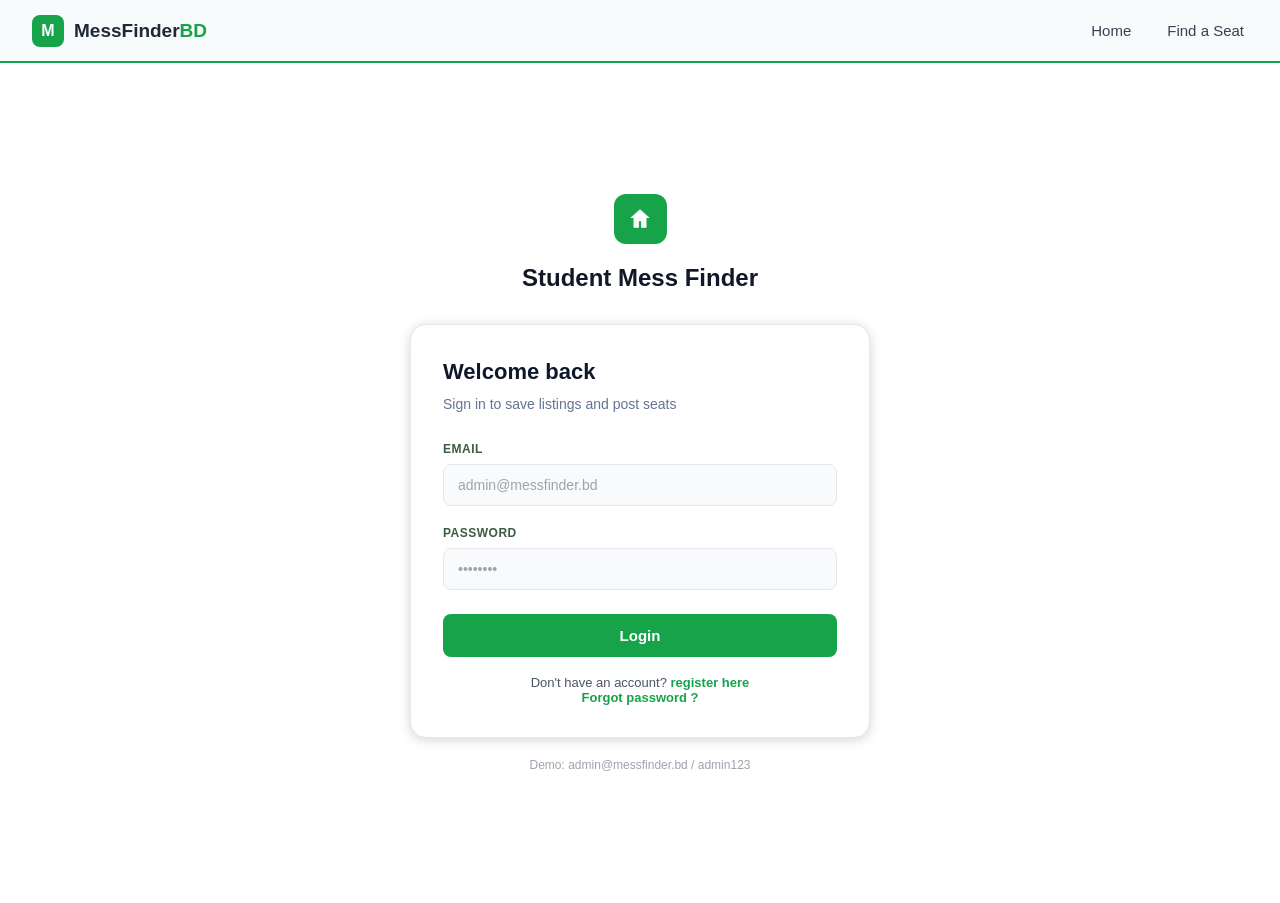
==== html_files/login.html @ 0d0cf384 "abar push korsi.." ====
<!DOCTYPE html>
<html lang="en">

<head>
    <meta charset="UTF-8">
    <meta name="viewport" content="width=device-width, initial-scale=1.0">
    <title>Login</title>
    <link rel="stylesheet" href="../css_files/nav.css">
    <link rel="stylesheet" href="../css_files/login.css">
</head>

<body>
    <nav class="navbar" style="background-color: #f0f7f78a;">
        <div class="brand">
            <div class="logo-icon">M</div>
            <div class="brand-name">MessFinder<span>BD</span></div>
        </div>

        <input type="checkbox" id="nav-toggle" class="nav-toggle" style="display:none;">
        <label for="nav-toggle" class="menu-toggle">
            <span></span>
            <span></span>
            <span></span>
        </label>

        <div class="nav-links">
            <a href="index.html">Home</a>
            <a href="#">Find a Seat</a>
        </div>

        <!-- <div class="nav-actions">
            <a href="login.html" class="login-link">Login</a>
            <a href="registration_form.html" class="register-btn">Register</a>
        </div> -->
    </nav>

    <!-- <section>
        <div class="st_icno">
            <span>M</span>
        </div>
        <h1 style="text-align: center; padding-left: 20px;">Student Mess Finder</h1>
    </section> -->

    <section>
        <div class="login-wrapper">
            <div class="login-page">
                <div class="home_logo-icon">
                    <svg viewBox="0 0 24 24" xmlns="http://www.w3.org/2000/svg">
                        <path d="M12 3l9 8h-3v9h-5v-6H11v6H6v-9H3z" />
                    </svg>
                </div>
                <h1 class="brand-title">Student Mess Finder</h1>

                <div class="login-card">
                    <h1 class="wel-note">Welcome back</h1>
                    <p class="wel-note-sub">Sign in to save listings and post seats</p>
                    <form>
                        <div class="form-group">
                            <label for="email">Email</label>
                            <input type="email" id="email" placeholder="admin@messfinder.bd" required>
                        </div>

                        <div class="form-group">
                            <label for="password">Password</label>
                            <input type="password" id="password" placeholder="••••••••" required>
                        </div>

                        <button type="submit" class="login-btn">Login</button>
                    </form>
                    <p class="form-footer">
                        
                        Don't have an account? <a href="registration_form.html">register here</a> <br>
                        <a href="/Mess_Finder_Project/html_files/badam.html">Forgot password ?</a>
                    </p>
                </div>

                <p class="demo-note">Demo: admin@messfinder.bd / admin123</p>
            </div>
        </div>
    </section>
</body>

</html>
---- css_files/nav.css ----
:root {
  --green: #16a34a;
  --green-dark: #128a3e;
  --text-dark: #1f2937;
  --text-muted: #374151;
  --border: #16a34a;
}

* {
  margin: 0;
  padding: 0;
  box-sizing: border-box;
}

body {
  font-family: 'Segoe UI', Arial, sans-serif;
}

.navbar {
  display: flex;
  align-items: center;
  justify-content: space-between;
  padding: 14px 32px;
  border-bottom: 2px solid var(--border);
  position: relative;
}

.brand {
  display: flex;
  align-items: center;
  gap: 10px;
}

.logo-icon {
  width: 32px;
  height: 32px;
  background: var(--green);
  border-radius: 8px;
  display: flex;
  align-items: center;
  justify-content: center;
  color: #fff;
  font-weight: 700;
  font-size: 16px;
  flex-shrink: 0;
}

.brand-name {
  font-size: 19px;
  font-weight: 700;
  color: var(--text-dark);
  white-space: nowrap;
}

.brand-name span {
  color: var(--green);
}

.nav-links {
  display: flex;
  align-items: center;
  gap: 28px;
}

.nav-links a {
  text-decoration: none;
  font-size: 15px;
  color: var(--text-muted);
  font-weight: 500;
}

.nav-links a.active {
  color: var(--green);
  background: #eafcf1;
  padding: 8px 14px;
  border-radius: 6px;
}

.nav-links a:not(.active) {
  padding: 8px 4px;
}

.nav-links a:not(.active):hover {
  color: var(--green);
  background: #eafcf1;
  padding: 8px 6px;
  border-radius: 6px;
}

.nav-actions {
  display: flex;
  align-items: center;
  gap: 20px;
}

.login-link {
  text-decoration: none;
  color: var(--text-dark);
  font-size: 15px;
  font-weight: 500;
}

.register-btn {
  background: var(--green);
  color: #fff;
  text-decoration: none;
  font-size: 15px;
  font-weight: 600;
  padding: 10px 20px;
  border-radius: 6px;
  border: none;
  cursor: pointer;
  transition: background 0.2s ease;
}

.register-btn:hover {
  background: var(--green-dark);
}

.register-btn:active {
  background: #e1f3e2;
  color: var(--green);
}

/* Hamburger, hidden on desktop */
.menu-toggle {
  display: none;
  flex-direction: column;
  justify-content: center;
  gap: 5px;
  background: none;
  border: none;
  cursor: pointer;
  padding: 6px;
}

.menu-toggle span {
  width: 24px;
  height: 2px;
  background: var(--text-dark);
  display: block;
}

/* ---------- Responsive: small screens ---------- */
@media (max-width: 768px) {
  .navbar {
    flex-wrap: wrap;
    padding: 12px 20px;
  }

  .menu-toggle {
    display: flex;
  }

  .nav-links,
  .nav-actions {
    display: none;
  }

  /* When menu is open (toggled via checkbox hack) */
  .nav-toggle:checked~.nav-links,
  .nav-toggle:checked~.nav-actions {
    display: flex;
  }

  .nav-links {
    order: 3;
    width: 100%;
    flex-direction: column;
    align-items: flex-start;
    gap: 4px;
    margin-top: 14px;
  }

  .nav-links a.active {
    width: 100%;
  }

  .nav-actions {
    order: 4;
    width: 100%;
    flex-direction: column;
    align-items: stretch;
    gap: 10px;
    margin-top: 12px;
  }

  .register-btn {
    text-align: center;
  }
}
---- css_files/login.css ----
/* .st_icno{
    background-color: oklch(62.7% 0.194 149.214);
    border-radius: .5rem;
    justify-content: center;
    align-items: center;
    width: 2.5rem;
    height: 2.5rem;
    display: flex;
    margin-left: 50%;
    margin-top: 5rem;
    margin-bottom: 12px;
}
.st_icno span{
    color: #fff;
    font-weight: 700;
    font-size: 1.4rem;
    line-height: calc(1.25 / 0.875);
    font-family: 'Outfit', sans-serif;

}
.st_icno h1{
    text-align: center;
} */
body {
  margin: 0;
}

.login-wrapper {
  display: flex;
  justify-content: center;
  align-items: center;
  min-height: calc(100vh - 60px);
  padding: 40px 16px;
}

.login-page {
  width: 100%;
  max-width: 460px;
  text-align: center;
}

.home_logo-icon {
  width: 53px;
  height: 50px;
  background: #16a34a;
  border-radius: 12px;
  display: flex;
  align-items: center;
  justify-content: center;
  margin: 0 auto 20px;
}

.home_logo-icon svg {
  width: 26px;
  height: 26px;
  fill: #fff;
  text-align: center;
}

.brand-title {
  font-size: 24px;
  font-weight: 700;
  color: #111827;
  margin-bottom: 32px;
  text-align: center;
}

.login-card {
  background: #fff;
  border: 1px solid #e5e7eb;
  border-radius: 16px;
  box-shadow: 0 2px 12px rgba(0, 0, 0, 0.17);
  padding: 32px;
  text-align: left;
}
.wel-note{
  color: oklch(20.8% 0.042 265.755);
  font-size: 22px;
  line-height: calc(2 / 1.5);
  font-family: 'Outfit', sans-serif;
  font-weight: 700;
  margin-bottom: 8px;
}
.wel-note-sub{
  font-family: 'Nunito', sans-serif;
  margin-bottom: 28px;
  color: oklch(55.4% 0.046 257.417);
  font-size:14px;
  line-height: calc(1.25 / 0.875);

}
/* ------------------ */

.form-group {
  margin-bottom: 20px;
}

label {
  display: block;
  font-size: 12px;
  font-weight: 700;
  letter-spacing: 0.5px;
  color: #3d5b41;
  text-transform: uppercase;
  margin-bottom: 8px;
}

input {
  width: 100%;
  padding: 12px 14px;
  font-size: 14px;
  background: #f9fafb;
  border: 1px solid #e5e7eb;
  border-radius: 8px;
  outline: none;
  color: #111827;
  transition: border-color 0.15s ease, box-shadow 0.15s ease;
}

input::placeholder {
  color: #9ca3af;
}

input:focus {
  border-color: #16a34a;
  background: #fff;
  box-shadow: 0 0 0 3px rgba(22, 163, 74, 0.15);
}

.login-btn {
  width: 100%;
  background: #16a34a;
  color: #fff;
  font-size: 15px;
  font-weight: 600;
  border: none;
  border-radius: 8px;
  padding: 13px;
  cursor: pointer;
  margin-top: 4px;
  transition: background 0.2s ease;
}

.form-footer {
  text-align: center;
  font-size: 13px;
  color: #4b5563;
  margin-top: 18px;
}

.form-footer a {
  color: #16a34a;
  font-weight: 600;
  text-decoration: none;
}

.form-footer a:hover {
  text-decoration: underline;
}

.login-btn:hover {
  background: #128a3e;
}

.demo-note {
  text-align: center;
  font-size: 12px;
  color: #9ca3af;
  margin-top: 20px;
}


@media (max-width: 480px) {
  .login-card {
    padding: 24px 20px;
    border-radius: 12px;
  }

  .brand-title {
    font-size: 20px;
  }

  .logo-icon {
    width: 48px;
    height: 48px;
  }
}
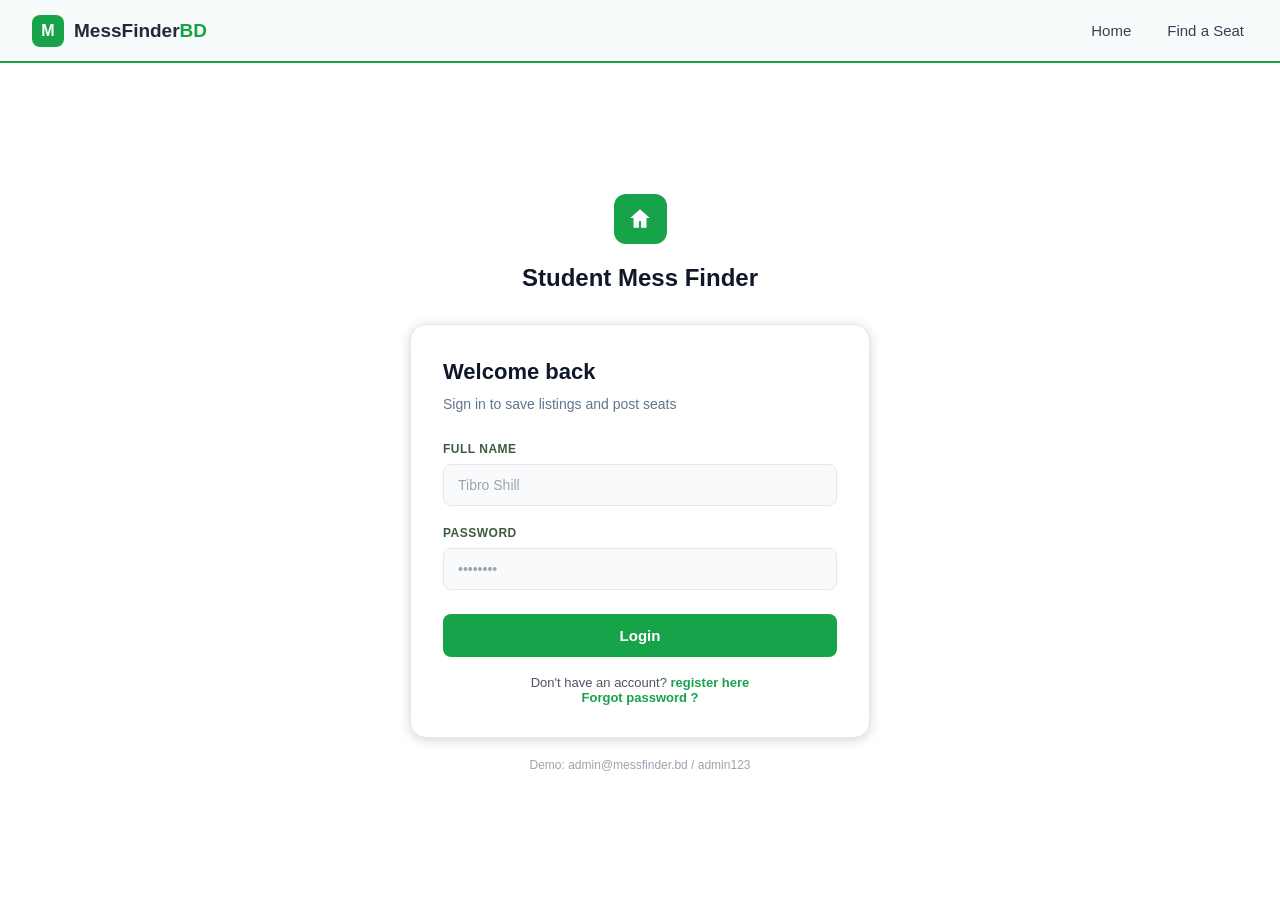
==== commit d5035549: "login-logout_system_is_created" ====
--- a/html_files/login.html
+++ b/html_files/login.html
@@ -54,19 +54,24 @@
                 <div class="login-card">
                     <h1 class="wel-note">Welcome back</h1>
                     <p class="wel-note-sub">Sign in to save listings and post seats</p>
-                    <form>
+
+                    <!-- eikhan theke form suru -->
+                    <form action="/PUC_project_git/Mess_Finder_Project/php_files/login.php" method="post">
                         <div class="form-group">
-                            <label for="email">Email</label>
-                            <input type="email" id="email" placeholder="admin@messfinder.bd" required>
+                            <!-- <label for="email">Email</label>
+                            <input type="email" id="email" name="email" placeholder="admin@messfinder.bd" required> -->
+                            <label for="full_name">Full Name</label>
+                            <input type="text" id="userName" name="full_name" placeholder="Tibro Shill" required>
                         </div>
 
                         <div class="form-group">
                             <label for="password">Password</label>
-                            <input type="password" id="password" placeholder="••••••••" required>
+                            <input type="password" id="password" name="password" placeholder="••••••••" required>
                         </div>
 
-                        <button type="submit" class="login-btn">Login</button>
+                        <button type="submit" class="login-btn" name="login">Login</button>
                     </form>
+
                     <p class="form-footer">
                         
                         Don't have an account? <a href="registration_form.html">register here</a> <br>
